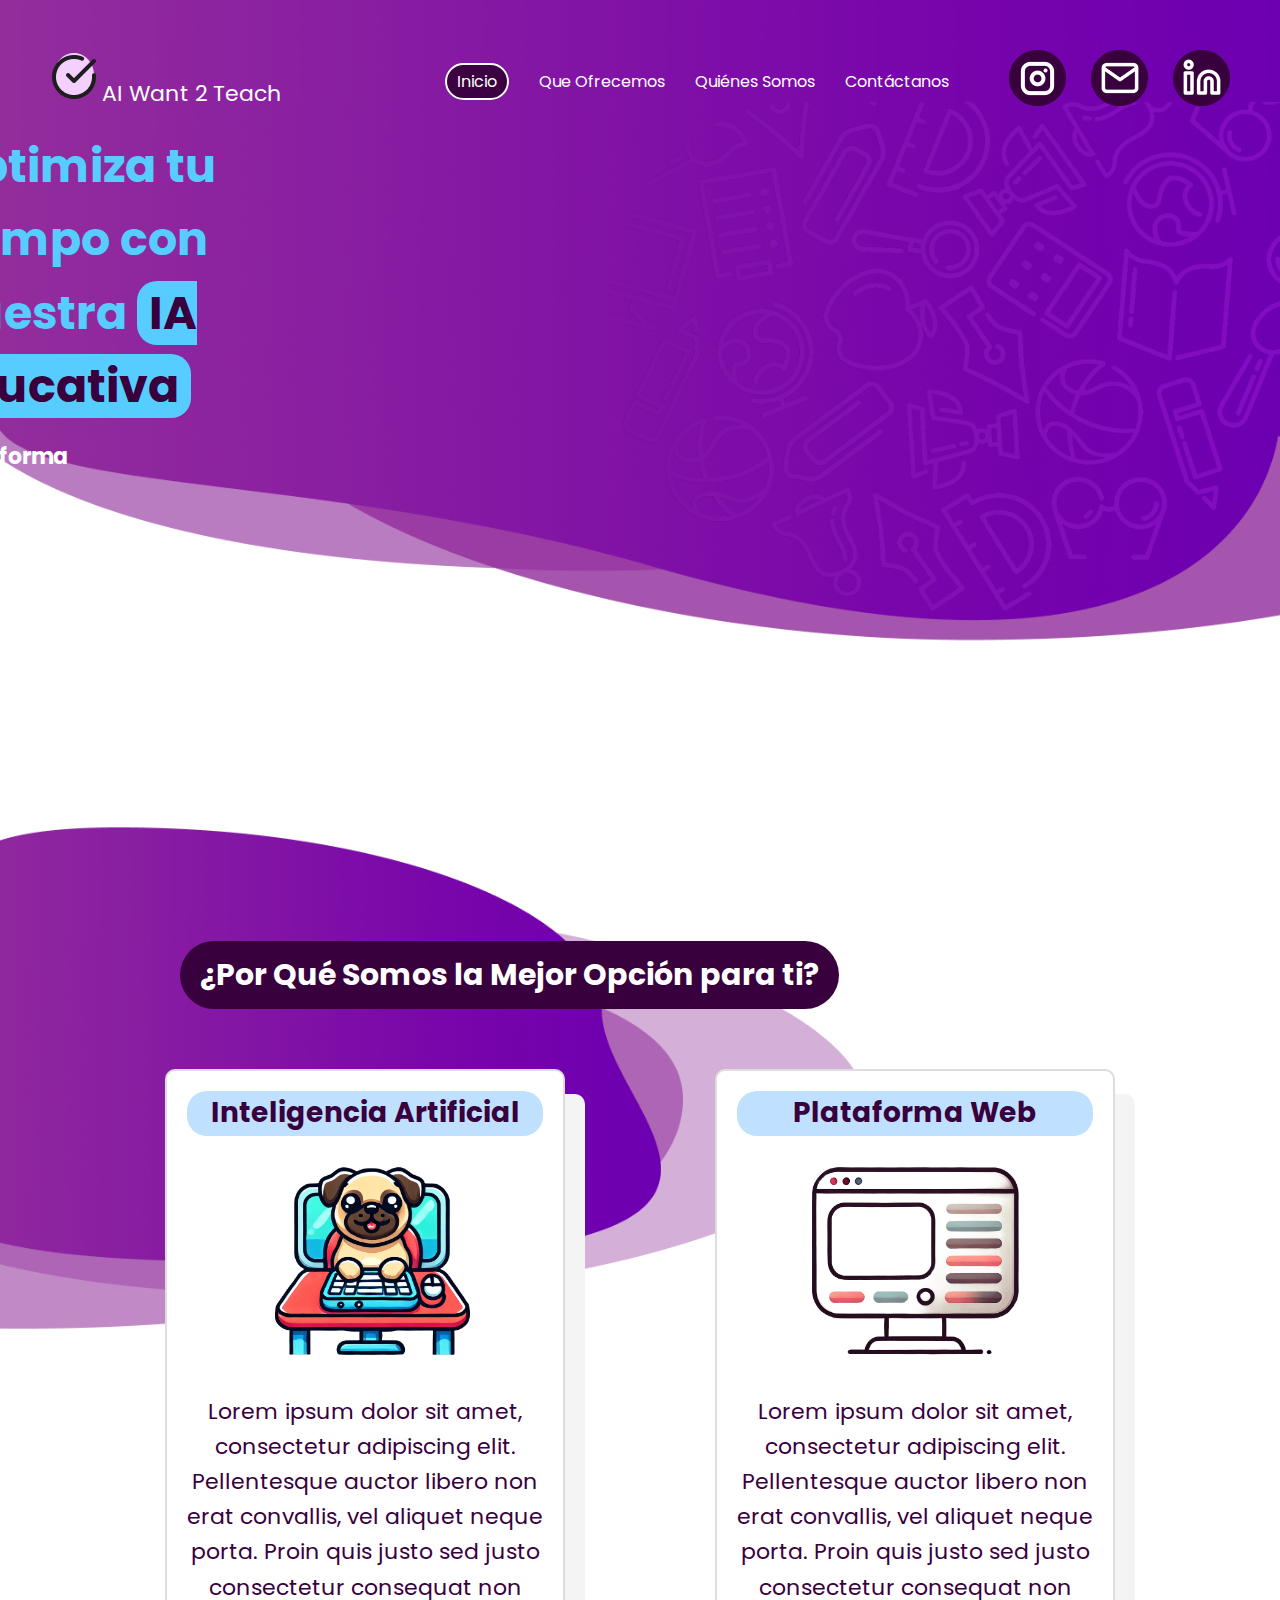
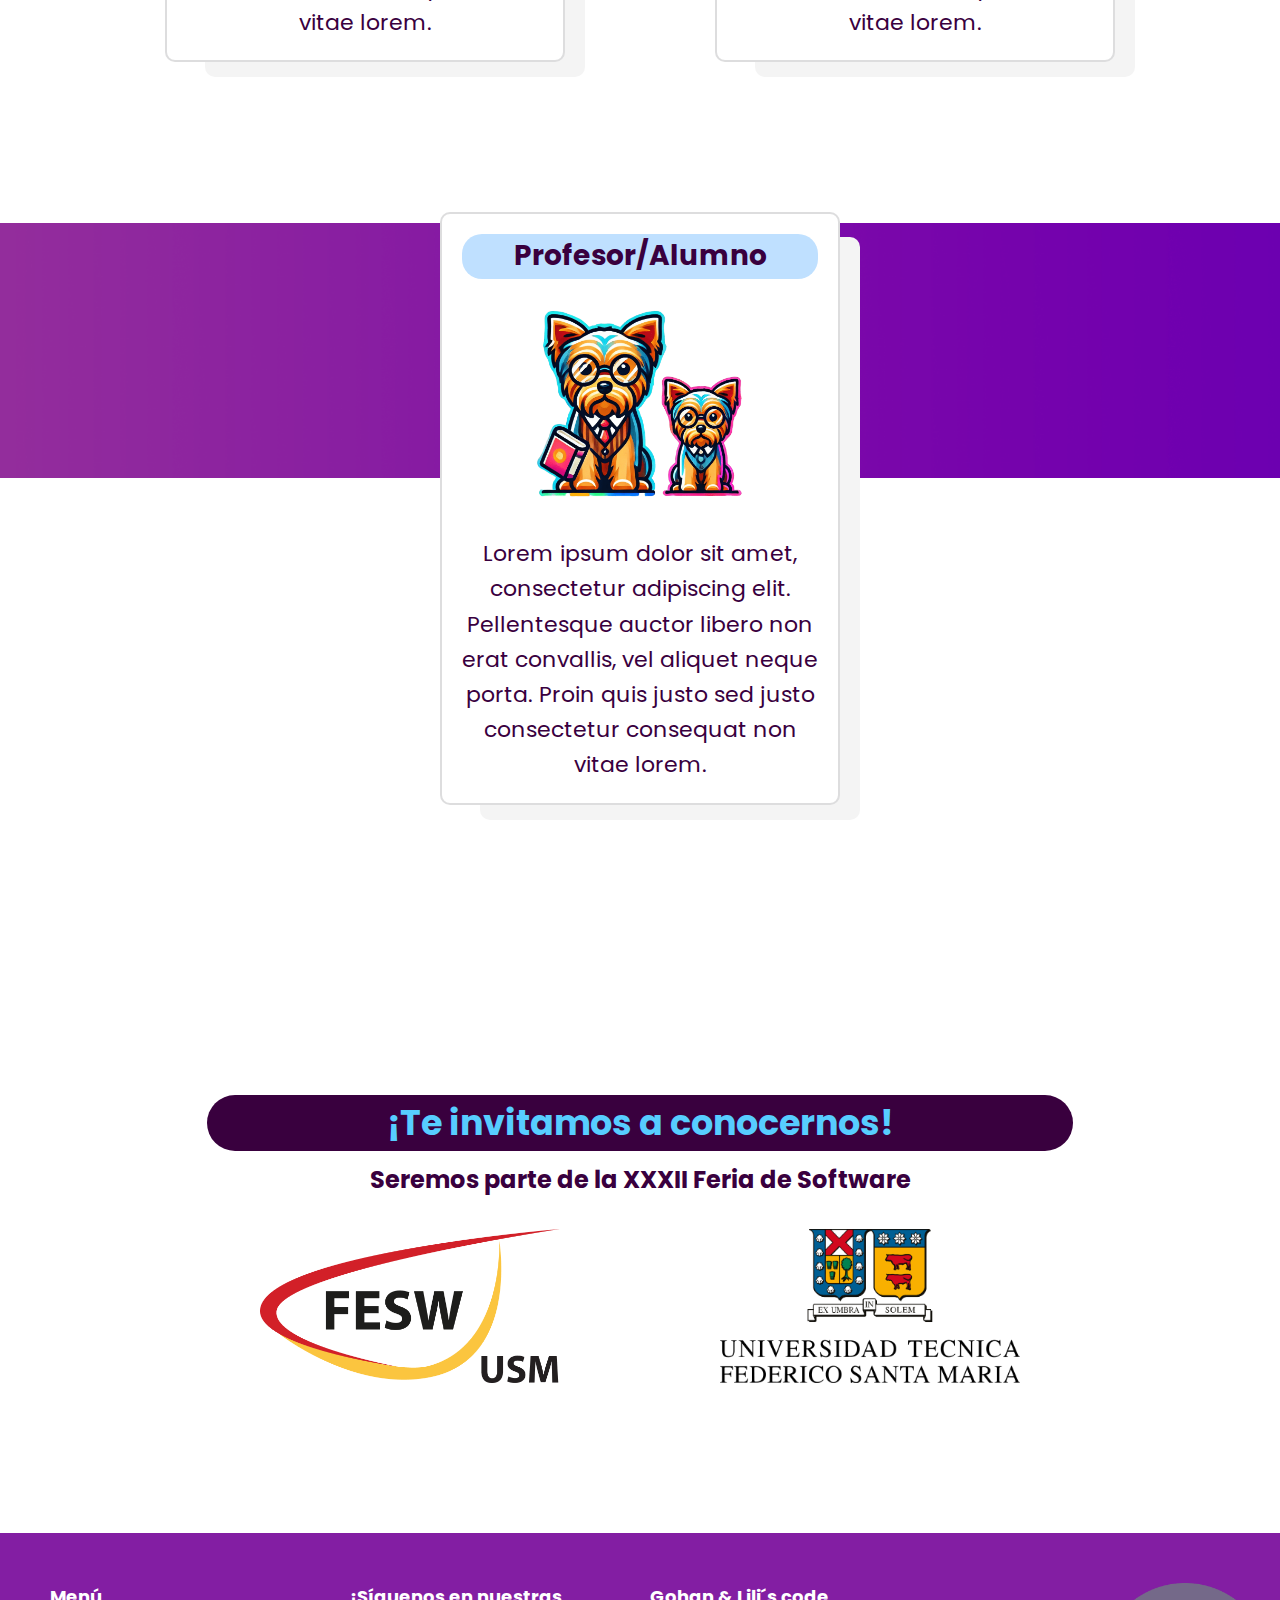
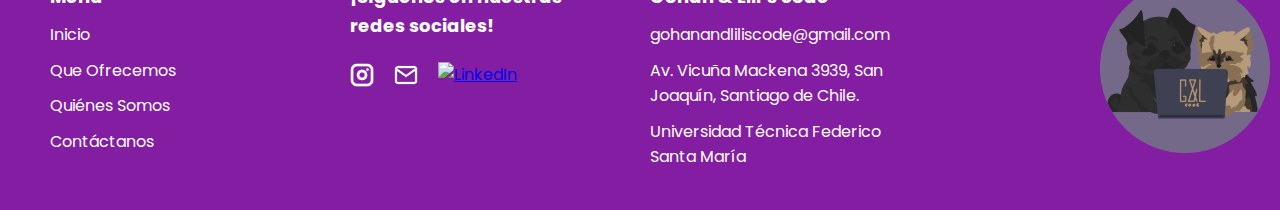
==== index.html @ 6ef2cf25 "pagina casi lista" ====
<!DOCTYPE html>
<html lang="es">
<head>
    <meta charset="UTF-8">
    <meta name="viewport" content="width=device-width, initial-scale=1.0">
    <title>Inicio</title>
    <link rel="stylesheet" href="styles/index.css">
    <link href="https://fonts.googleapis.com/css2?family=Poppins:wght@400;700&display=swap" rel="stylesheet">
</head>
<body>
    <nav class="nav-dk">
        <div class="logo">
            <a href="/index.html"><img src="img/check.png" alt="Logo"></a>
            <a href="/index.html">AI Want 2 Teach</a>
        </div>
        <div class="menu-social-container">
            <ul class="nav-links">
                <li><a href="/index.html" class="selected">Inicio</a></li>
                <li><a href="/ofrecemos.html">Que Ofrecemos</a></li>
                <li><a href="/quienes.html">Quiénes Somos</a></li>
                <li><a href="/contacto.html">Contáctanos</a></li>
            </ul>
            <div class="social-icons">
                <a href="https://www.instagram.com/aiwant2teach/" target="_blank"><img src="img/ig.png" alt="Instagram"></a>
                <a href="mailto:gohanandliliscode@gmail.com"><img src="img/correo.png" alt="Correo"></a>
                <a href="https://www.linkedin.com/in/ai-want-2-teach-465ab7328/" target="_blank"><img src="img/LinkedIn.png" alt="LinkedIn"></a>
            </div>
        </div>
    </nav>
    
    <nav class="nav-mb">
        <div class="navbar-header">
            <a href="/index.html" class="logo">AI Want 2 Teach</a>
            <label for="toggle">&#9776;</label>
        </div>
        <input type="checkbox" id="toggle">
        <div class="menu-items">
            <ul class="nav-links">
                <li><a href="/index.html">Inicio</a></li>
                <li><a href="/ofrecemos.html">Qué Ofrecemos</a></li>
                <li><a href="/quienes.html">Quiénes Somos</a></li>
                <li><a href="/contacto.html">Contáctanos</a></li>
            </ul>
            <div class="social-icons">
                <a href="https://www.instagram.com/aiwant2teach/" target="_blank"><img src="img/ig.png" alt="Instagram"></a>
                <a href="mailto:gohanandliliscode@gmail.com"><img src="img/correo.png" alt="Correo"></a>
                <a href="https://www.linkedin.com/in/ai-want-2-teach-465ab7328/" target="_blank"><img src="img/LinkedIn.png" alt="LinkedIn"></a>
            </div>
        </div>
    </nav>

    <body>

    <main>
        <div class="main-content">
            <div class="text-content">
                <h1>Optimiza tu tiempo con nuestra <span class="ia-highlight">IA Educativa</span></h1>
                <h2>Plataforma para profesores y alumnos de la educación superior ...</h2>
            </div>
            <div class="video-content">
                <iframe src="https://www.youtube.com/embed/TU0UN1n8-JM" frameborder="0" allow="accelerometer; autoplay; encrypted-media; gyroscope; picture-in-picture" allowfullscreen></iframe>
            </div>
        </div>
    </main>

    <section class="highlight-section">
        <h1 class="highlight-title">¿Por Qué Somos la Mejor Opción para ti?</h1>
        <div class="highlight-cards">
            <div class="card-container">
                <div class="card">
                    <h2 class="card-title">Inteligencia Artificial</h2>
                        <img src="img/logo1.png" alt="Logo 1" class="card-logo">
                    <p class="card-text">Lorem ipsum dolor sit amet, consectetur adipiscing elit. Pellentesque auctor libero non erat convallis, vel aliquet neque porta. Proin quis justo sed justo consectetur consequat non vitae lorem.</p>
                </div>
            </div>
            <div class="card-container">
                <div class="card">
                    <h2 class="card-title">Plataforma Web</h2>
                        <img src="img/logo2.png" alt="Logo 1" class="card-logo">
                    <p class="card-text">Lorem ipsum dolor sit amet, consectetur adipiscing elit. Pellentesque auctor libero non erat convallis, vel aliquet neque porta. Proin quis justo sed justo consectetur consequat non vitae lorem.</p>
                </div>
            </div>
            <div class="card-container">
                <div class="card">
                    <h2 class="card-title">Profesor/Alumno</h2>
                        <img src="img/logo3.png" alt="Logo 1" class="card-logo">
                    <p class="card-text">Lorem ipsum dolor sit amet, consectetur adipiscing elit. Pellentesque auctor libero non erat convallis, vel aliquet neque porta. Proin quis justo sed justo consectetur consequat non vitae lorem.</p>
                </div>
            </div>
            
        </div>
    </section>    
    
    <div class="new-section">
        <h2 class="new-section-title">¡Te invitamos a conocernos!</h2>
        <h3 class="new-section-subtitle">Seremos parte de la XXXII Feria de Software</h3>
        <div class="logo-container">
          <img src="img/fesw.png" alt="Logo 1" class="large-logo">
          <img src="img/usm.png" alt="Logo 2" class="large-logo">
        </div>
    </div>
      

    <!-- Footer -->
    <footer>
        <div class="footer-container">
            <div class="footer-column">
                <h3>Menú</h3>
                <ul>
                    <li><a href="/index.html">Inicio</a></li>
                    <li><a href="/ofrecemos.html">Que Ofrecemos</a></li>
                    <li><a href="/quienes.html">Quiénes Somos</a></li>
                    <li><a href="/contacto.html">Contáctanos</a></li>
                </ul>
            </div>
            <div class="footer-column redes-wrapper">
                <h3>¡Síguenos en nuestras<br>redes sociales!</h3>
                <div class="redes">
                    <a href="https://www.instagram.com/aiwant2teach/" target="_blank"><img src="img/ig2.png" alt="Instagram"></a>
                    <a href="mailto:gohanandliliscode@gmail.com"><img src="img/correo2.png" alt="Correo"></a>
                    <a href="https://www.linkedin.com/in/ai-want-2-teach-465ab7328/" target="_blank"><img src="img/LinkedIn2.png" alt="LinkedIn"></a>
                </div>
            </div>            
            <div class="footer-column">
                <h3>Gohan & Lili´s code</h3>
                <ul>
                    <li>gohanandliliscode@gmail.com</li>
                    <li>Av. Vicuña Mackena 3939, San Joaquín, Santiago de Chile.</li>
                    <li>Universidad Técnica Federico Santa María</li>
                </ul>
            </div>
            <div class="footer-column">
                <img src="img/empresa.png" alt="Logo" class="footer-logo">
            </div>
        </div>
    </footer>
    
</body>
</html>
---- styles/index.css ----
* {
    margin: 0;
    padding: 0;
    box-sizing: border-box;
}

html, body {
    height: 100%;
    font-family: 'Poppins', sans-serif;
    line-height: 1.6;
    background-image: url('../img/fondo.png');
    background-size: cover;
    background-position: top;
    background-repeat: no-repeat;
    color: white;
    display: flex;
    flex-direction: column; /* Organiza el contenido en una columna */
}

nav {
    color: white;
    padding: 50px;
    display: flex;
    align-items: center;
    justify-content: space-between;
}

nav ul.nav-links li a.selected {
    background-color: rgb(59, 1, 64); /* Color morado oscuro para el fondo */
    color: white; /* Color blanco para el texto */
    border-radius: 100px; /* Bordes redondeados */
    padding: 5px 10px; /* Espaciado alrededor del texto */
    border: 2px solid white; /* Borde blanco alrededor del enlace seleccionado */
    text-decoration: none; /* Elimina el subrayado */
}

nav ul.nav-links li a.selected:hover {
    background-color: rgb(59, 1, 64); /* Mantiene el color de fondo en hover */
    color: white; /* Mantiene el color del texto en hover */
}


nav .logo a {
    color: white;
    text-decoration: none;
    font-size: 22px;
}

nav ul {
    list-style: none;
    display: flex;
    justify-content: flex-end;
    gap: 20px;
}

nav ul li {
    display: inline;
}

nav ul li a {
    color: white;
    text-decoration: none;
    font-size: 16px;
}

nav ul li a:hover {
    text-decoration: underline;
}

/* Estilos de los iconos sociales */
.social-icons {
    display: flex;
    gap: 15px;
}

nav .logo a {
    color: white;
    text-decoration: none;
    font-size: 22px;
}

.menu-social-container {
    display: flex;
    align-items: center;
}

nav ul.nav-links {
    list-style: none;
    display: flex;
    gap: 30px;
    margin-right: 50px;
}

nav ul.nav-links li {
    display: inline;
}

nav ul.nav-links li a {
    color: white;
    text-decoration: none;
    font-size: 16px;
}

nav ul.nav-links li a:hover {
    text-decoration: underline;
}

.social-icons a img {
    margin-left: 10px;
}

/* Asegura que el main expanda el espacio disponible */
main {
    padding: 20px;
    flex: 1; /* Permite que el main crezca y ocupe el espacio disponible */
}

/* Estilos del footer */
footer {
    background-color: rgb(131, 30, 163);
    color: white;
    padding: 20px 0;
    margin-top: auto; /* Asegura que el footer se mantenga en la parte inferior */
}

.footer-container {
    display: flex;
    justify-content: space-between; /* Asegura que haya espacio entre las columnas */
    align-items: flex-start;
    flex-wrap: wrap;
    padding: 0 40px; /* Añade margen horizontal para las columnas */
    padding-top: 20px;
}

.footer-column {
    flex: 1;
    min-width: 150px;
    margin: 10px;
}

.footer-column h3 {
    margin-bottom: 10px;
    font-size: 18px;
}

.footer-column ul {
    list-style: none;
    padding: 0;
}

.footer-column ul li {
    margin-bottom: 10px;
}

.footer-column ul li a {
    color: white;
    text-decoration: none;
}

.footer-column ul li a:hover {
    text-decoration: underline;
}

.footer-logo {
    width: 170px;
    height: auto;
    margin-left: 150px;
}

.redes {
    display: flex; /* Organiza los iconos en una fila */
    gap: 20px; /* Ajusta el espacio entre los iconos */
}

.redes a {
    display: block;
}

.redes img {
    vertical-align: middle; /* Alinea verticalmente los íconos */
    width: 24px; /* Tamaño ajustable de los íconos */
    height: 24px;
}

.footer-column.redes-wrapper {
    display: flex;
    flex-direction: column;
    margin: 10px;
    min-width: 150px; /* Asegura que tenga un ancho mínimo adecuado */
}

.footer-column.redes-wrapper h3 {
    margin-bottom: 10px;
}

.footer-column.redes-wrapper .redes {
    margin-top: 10px; /* Espacio entre el texto y los íconos */
}

/* KFDHSJKSDH LJFKSHDJ FHSAL JDKFHSAJKD HFSLKJ HFSJKDLHF KLA */
main {
    padding: 40px; /* Aumenta el espacio alrededor del contenido del main */
    display: flex;
    justify-content: center; /* Centra el contenido horizontalmente */
    align-items: flex-start; /* Alinea el contenido al inicio verticalmente */
    margin-bottom: 50px;
}

.main-content {
    display: grid;
    grid-template-columns: 1fr 1fr; /* Dos columnas iguales */
    gap: 40px; /* Aumenta el espacio entre las columnas */
    width: 100%; /* Ajusta el ancho al contenedor */
    max-width: 1400px; /* Ajusta el ancho máximo según tus necesidades */
}

.text-content {
    display: flex;
    flex-direction: column;
    justify-content: center; /* Centra verticalmente el texto dentro de la columna */
    margin-right: 100px;
    margin-left: -100px;
    margin-top: -100px;
}

.text-content h1 {
    font-size: 46px; /* Aumenta el tamaño del texto del título */
    margin-bottom: 15px; /* Aumenta el margen inferior del título */
    color: rgb(87, 205, 255); /* Celeste oscuro */
}

.text-content h1 span.ia-highlight {
    background-color: rgb(87, 205, 255); /* Color de fondo celeste claro */
    color: rgb(57, 0, 62); /* Azul oscuro para el texto */
    border-radius: 20px; /* Bordes redondeados */
    padding: 0 12px; /* Aumenta el espaciado interno para el fondo */
}

.text-content h2 {
    font-size: 22px; /* Tamaño del texto del subtítulo */
    color: #ffffff; /* Color del subtítulo */
    text-align: justify; /* Justifica el texto */
    margin-right: 240px;
}

.video-content iframe {
    width: 800px; /* Asegura que el video se ajuste al ancho de la columna */
    height: 500px; /* Aumenta la altura del video */
    border: none;
}

/* Estilos para la sección destacada */
.highlight-section {
    padding: 40px;
    color: white;
    text-align: center;
}

.highlight-title {
    font-size: 36px; /* Tamaño del título destacado */
    color: white;
    background-color: rgb(131, 30, 163); /* Morado claro */
    border-radius: 20px; /* Bordes redondeados */
    padding: 10px 20px; /* Espaciado interno */
    display: inline-block;
    margin-bottom: 40px; /* Espacio debajo del título */
}

/* Estilos para las tarjetas */
/* Estilos para la sección destacada */
.highlight-section {
    padding: 40px 20px; /* Reduce el padding lateral */
    color: white;
    margin-top: 100px;
    max-width: 100%; /* Asegura que la sección ocupe todo el ancho disponible */
    text-align: left; /* Asegura que el contenido dentro esté alineado a la izquierda */
}

/* Alinea el título principal con el comienzo de la primera tarjeta */
/* Alinea el título principal a la izquierda */
.highlight-title {
    font-size: 30px; /* Tamaño del título destacado */
    color: white;
    background-color: rgb(57, 0, 62); /* Morado claro */
    border-radius: 60px; /* Bordes redondeados */
    padding: 10px 20px; /* Espaciado interno */
    margin-bottom: 60px;
    text-align: left; /* Alinea el texto dentro del título a la izquierda */
    margin-left: 160px; /* Asegura que el margen izquierdo sea 0 */
}


/* Estilos para las tarjetas */
.highlight-cards {
    display: flex;
    justify-content: center; /* Alinea las tarjetas al centro */
    gap: 150px; /* Espacio entre las tarjetas */
    flex-wrap: wrap; /* Permite que las tarjetas salten a otra línea si es necesario */
    width: 100%; /* Asegura que el contenedor ocupe todo el ancho disponible */
    margin: 0 auto; /* Centra el contenedor de las tarjetas */
}

/* Contenedor para la tarjeta y el rectángulo gris */
.card-container {
    position: relative; /* Crea un contexto de apilamiento */
    display: inline-block; /* Asegura que el contenedor ajuste su tamaño al contenido */
}

/* Rectángulo gris detrás de las tarjetas */
.card-container::before {
    content: "";
    position: absolute;
    top: 25px; /* Ajusta la posición del rectángulo gris desde el borde superior del contenedor */
    left: 40px; /* Ajusta la posición del rectángulo gris desde el borde izquierdo del contenedor */
    width: calc(90% + 20px); /* Ancho del rectángulo gris, ligeramente más ancho que el contenedor */
    height: calc(95% + 20px); /* Alto del rectángulo gris, ligeramente más alto que el contenedor */
    background-color: rgb(244, 244, 244); /* Color gris para el rectángulo */
    border-radius: 10px; /* Bordes redondeados iguales a los de la tarjeta */
    z-index: 1; /* Coloca el rectángulo detrás de la tarjeta */
}

/* Estilos para las tarjetas */
.card {
    background-color: white; /* Fondo blanco para las tarjetas */
    color: rgb(57, 0, 62); /* Color del texto */
    border-radius: 10px; /* Bordes redondeados */
    padding: 20px;
    width: 400px; /* Asegura que la tarjeta ocupe el ancho completo de la columna */
    text-align: center; /* Alinea el texto al centro */
    position: relative; /* Permite posicionar la tarjeta sobre el rectángulo gris */
    z-index: 2; /* Asegura que la tarjeta esté por encima del rectángulo gris */
    border: 2px solid rgba(188, 187, 189, 0.5); /* Borde gris con opacidad (0.5 en este caso) */
}


/* Estilos para el título y el logo dentro de la tarjeta */
.card-title {
    font-size: 28px; /* Tamaño del título dentro de la tarjeta */
    color: rgb(57, 0, 62); /* Celeste oscuro */
    margin-bottom: 30px; /* Espacio debajo del título */
    background-color: rgb(191, 224, 255); /* Morado claro */
    border-radius: 20px; /* Bordes redondeados */
}

.card-logo {
    height: 190px;
    width: auto;
    margin-bottom: 30px; /* Espacio debajo del logo */
}

.card-text {
    font-size: 22px; /* Tamaño del texto dentro de la tarjeta */
    color: rgb(57, 0, 62);
}

.new-section {
    text-align: center;
    padding: 50px 0;
    margin-top: 200px;
    margin-bottom: 100px;
  }
  
  .new-section-title {
    font-size: 35px;
    background-color: rgb(57, 0, 62); /* Morado claro */
    color: rgb(87, 205, 255); /* Celeste */
    margin-bottom: 10px;
    border-radius: 80px; /* Bordes redondeados */
    display: inline-block; /* Para que el fondo solo abarque el texto */
    padding-left: 180px;
    padding-right: 180px;
  }
  
  
  .new-section-subtitle {
    font-size: 24px;
    color: rgb(57, 0, 62); /* Mismo celeste */
    margin-bottom: 30px;
  }
  
  .logo-container {
    display: flex;
    justify-content: center;
    gap: 160px;
  }
  
  .large-logo {
    width: 300px; /* Ajusta el tamaño si es necesario */
    height: auto;
  }
  
  .nav-mb{
    display: none;
    }

  @media (max-width: 768px) {

    main{
        padding:20px
    }

    .main-content {
        display: flex;
        flex-direction: column;
    }

    .text-content {
        margin-left: 0px;
        margin-right: 0px;
        margin-top: 10px;
    }

    .text-content h1 {
        font-size: 32px;
    }

    .text-content h1 span.ia-highlight {
        background-color: transparent; /* Color de fondo celeste claro */
        border-radius: 0px; /* Bordes redondeados */
        padding: 0 12px;
    }

    .text-content h2 {
        margin-right: 20px;
        color: black;
    }

    .video-content iframe {
        width: 100%;
        height: 250px; 
        border: none;
    }

    .highlight-section {
        padding: 10px 10px 20px 10px;
        margin-top: 0px;
    }

    .highlight-title {  
        font-size: 25px;
        border-radius: 60px;
        padding: 10px 25px;
        margin-bottom: 20px;
        margin-left: 0px;
    }

    .highlight-cards {
        gap: 25px;
    }

    .card {
        padding: 20px;
        border: none;
    }

    .card-title {
        font-size: 22px;
    }

    .new-section {
        padding: 25px 0;
        margin-top: 0;
        margin-bottom: 25px;
    }

    .new-section-title{
        font-size: 25px;
        margin-bottom: 10px;
        padding-left: 20px;
        padding-right: 20px;
    }

    .logo-container {
        gap: 30px;
    }

    .large-logo {
        width: 150px;
        height: auto;
    }

    .new-section-subtitle {
        font-size: 21px;
        margin-bottom: 30px;
        margin-top: 10px;
    }

    html, body {
        background-image: url('../img/fondo3.png');
        font-family: 'Poppins', sans-serif;
        background-size: cover;
        background-position: top;
        color: white;
        display: flex;
    }

    .nav-dk{
        display: none;
    }

    .navbar-header{
        display: flex;
        flex-direction: row-reverse;
        gap: 20px;
        align-items: center;
    }

    .nav-mb a {
        color: white;
        text-decoration: none;
        font-size: 22px;
    }

    .nav-mb {
        background-color: #572058;
        display: block;
        display: flex;
        flex-direction: column;
        align-items: flex-start;
        padding: 10px;
        color: #fff;
    }
    
    .nav-mb input[type="checkbox"] {
        display: none;
    }
    
    .nav-mb label {
        display: block;
        cursor: pointer;
        padding: 15px;
        width: 40px;
        text-align: center;
        font-size: 24px;
    }

    nav ul.nav-links {
        list-style: none;
        display: flex;
        flex-direction: column;
        gap: 20px;
        margin-right: 20px;
    }

    .menu-items {
        display: none;
        flex-direction: column;
        width: 100%;
    }
    
    .nav-mb input[type="checkbox"]:checked ~ .menu-items {
        display: flex;
    }
    
    .nav-links {
        list-style: none;
        padding: 0;
    }
    
    .nav-links li {
        padding: 10px;
        background-color: #371738;
        width: 100%;
    }
    
    .nav-links li a {
        color: white;
        text-decoration: none;
    }
    
    .nav-links li a:hover {
        color: #cce6ff;
    }
    
    .social-icons {
        display: flex;
        justify-content: space-around;
        padding-top: 10px;
    }

    .footer-logo {
        width: 0;
        height: 0;
    }
    
  }
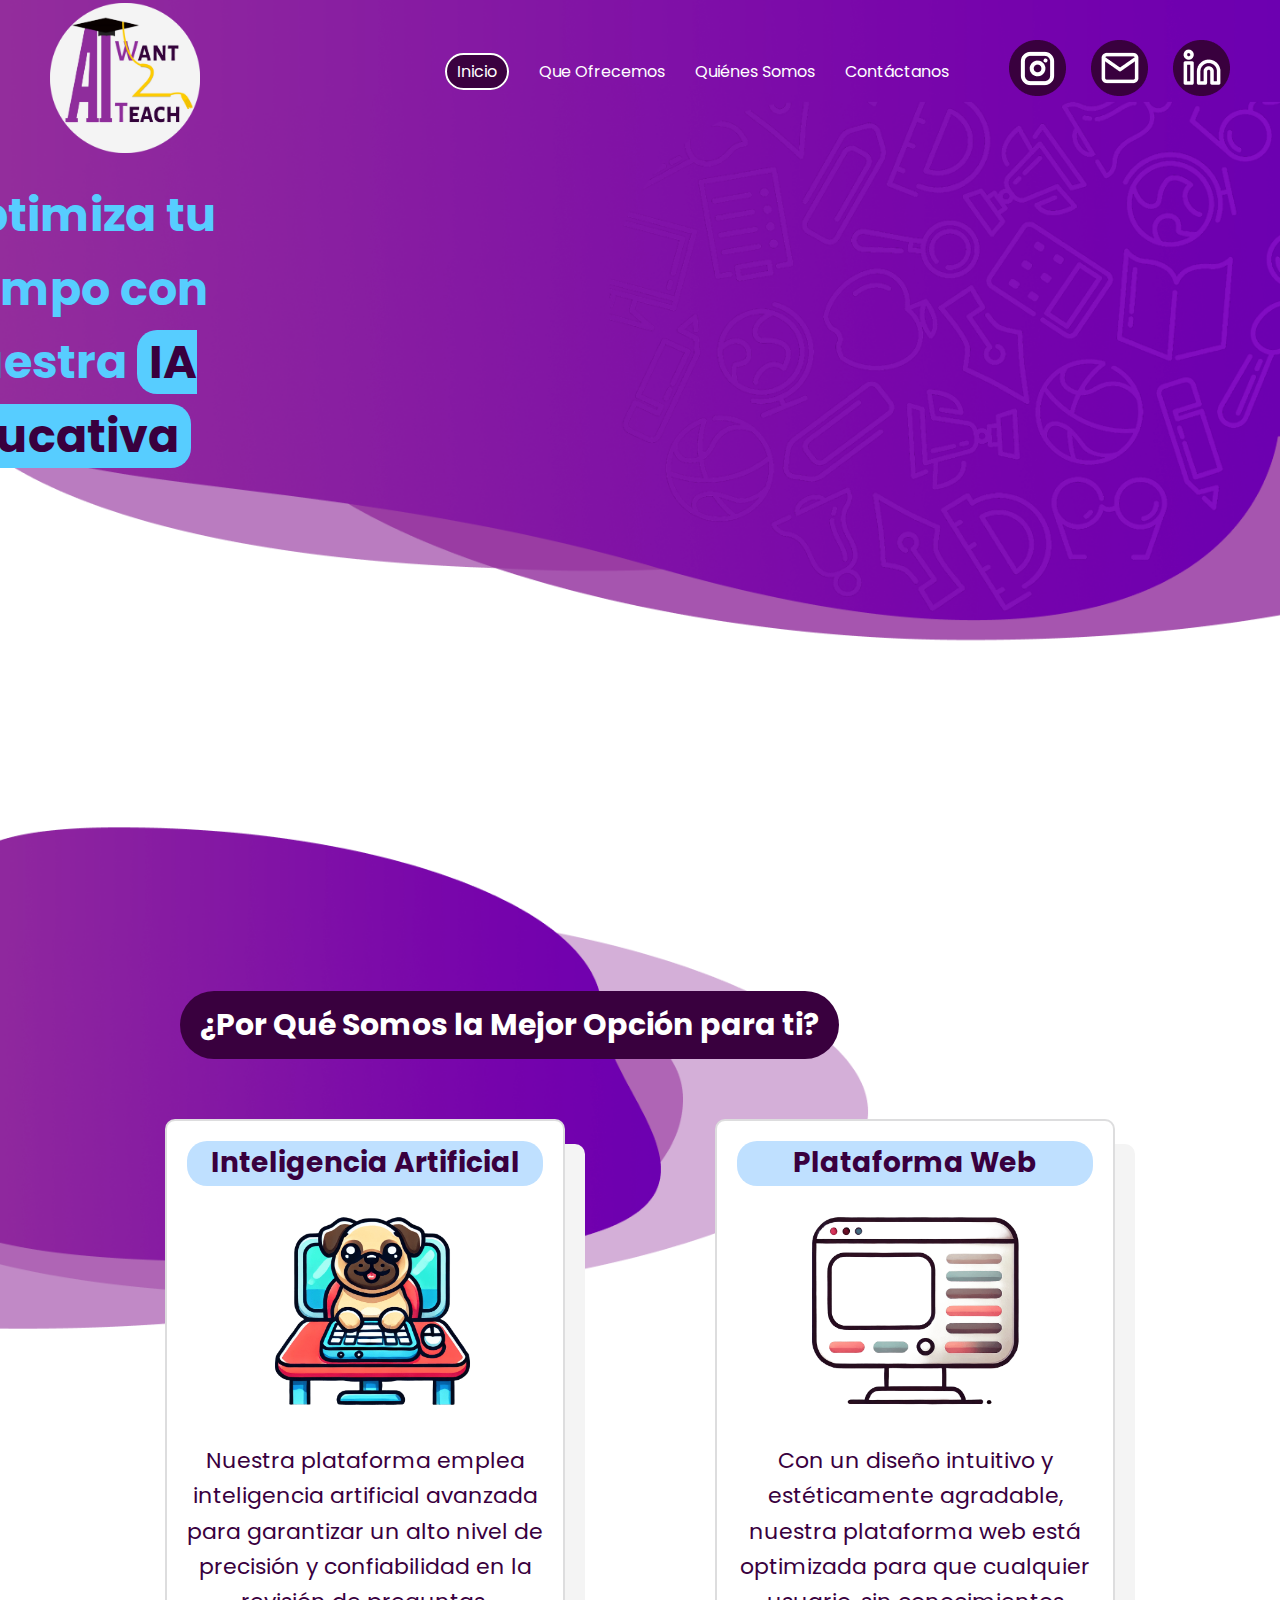
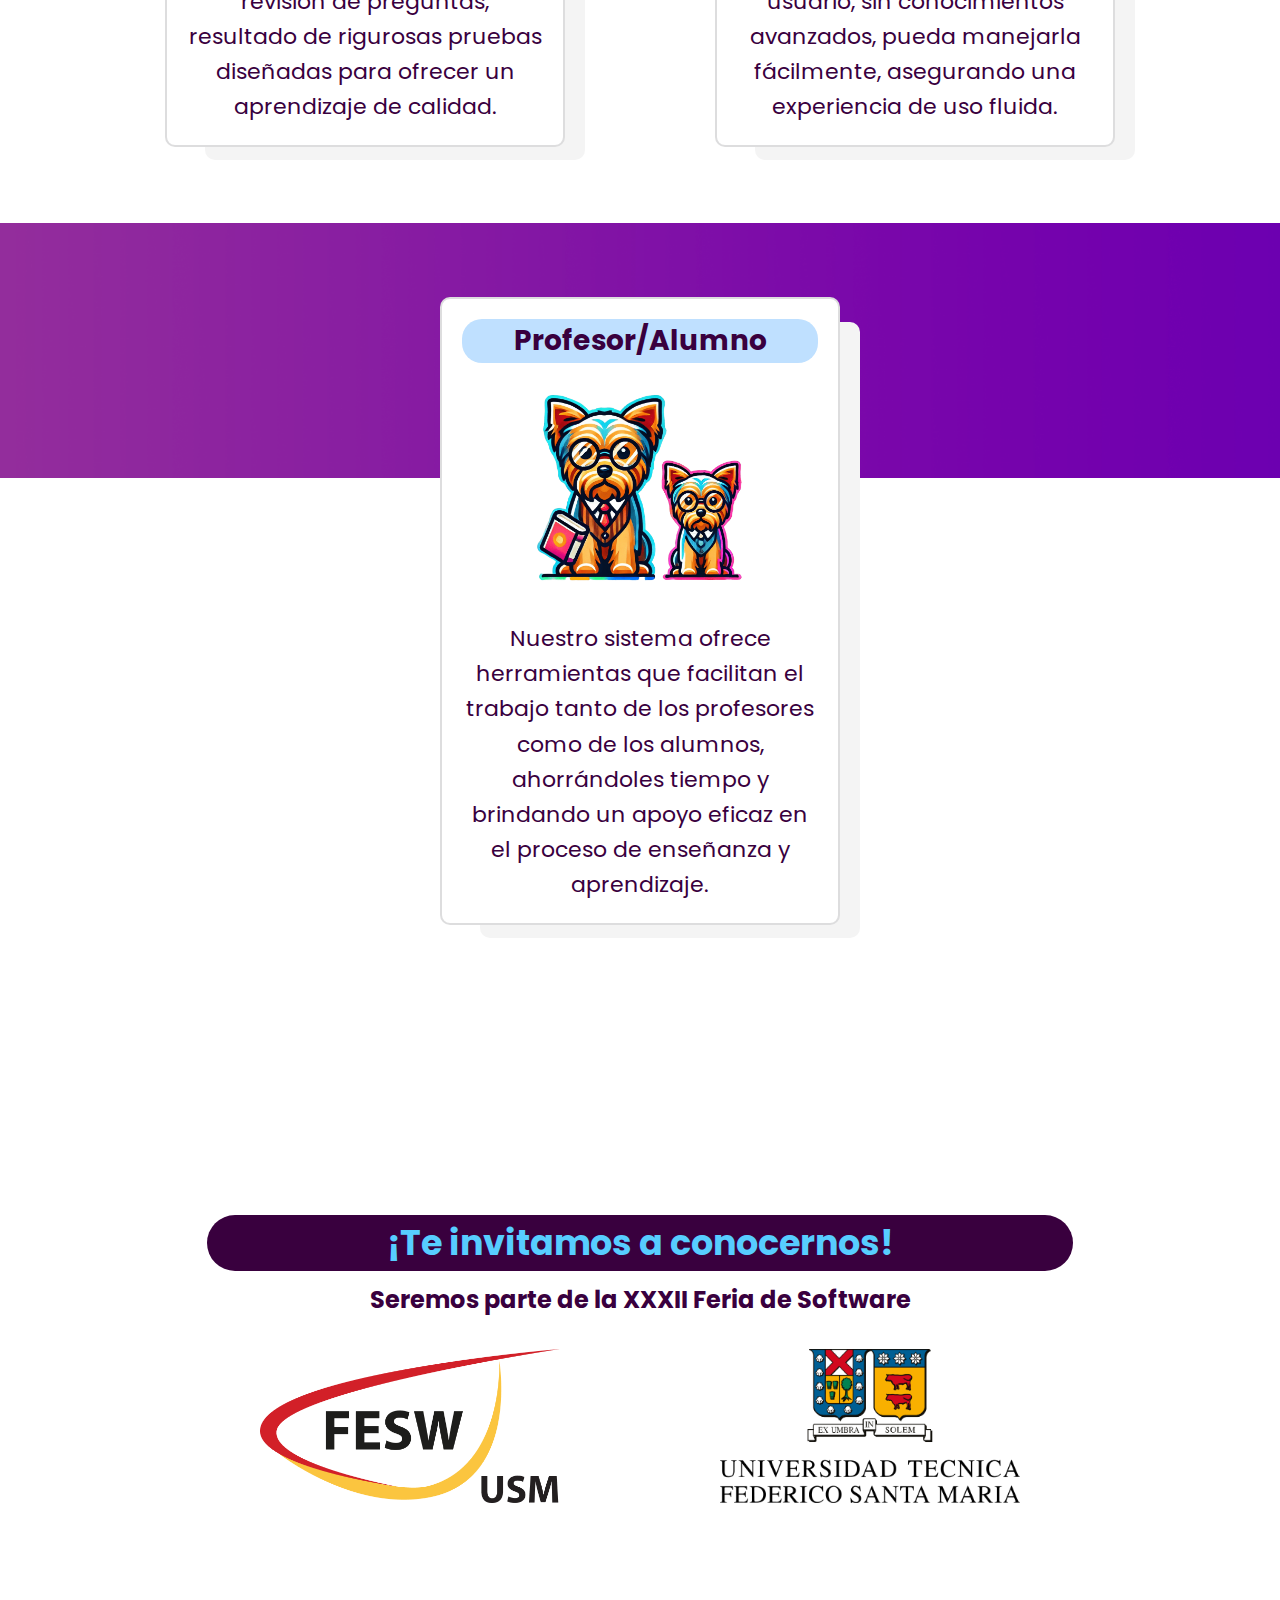
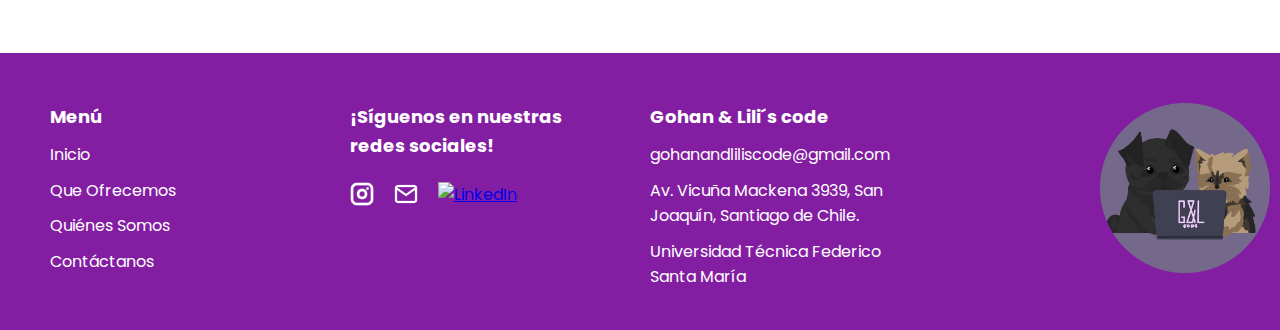
==== commit 28261f11: "PAGINA COMPLETA" ====
--- a/index.html
+++ b/index.html
@@ -10,8 +10,7 @@
 <body>
     <nav class="nav-dk">
         <div class="logo">
-            <a href="/index.html"><img src="img/check.png" alt="Logo"></a>
-            <a href="/index.html">AI Want 2 Teach</a>
+            <a href="/index.html"><img src="img/proyecto.png" alt="Logo"></a>
         </div>
         <div class="menu-social-container">
             <ul class="nav-links">
@@ -70,21 +69,21 @@
                 <div class="card">
                     <h2 class="card-title">Inteligencia Artificial</h2>
                         <img src="img/logo1.png" alt="Logo 1" class="card-logo">
-                    <p class="card-text">Lorem ipsum dolor sit amet, consectetur adipiscing elit. Pellentesque auctor libero non erat convallis, vel aliquet neque porta. Proin quis justo sed justo consectetur consequat non vitae lorem.</p>
+                    <p class="card-text">Nuestra plataforma emplea inteligencia artificial avanzada para garantizar un alto nivel de precisión y confiabilidad en la revisión de preguntas, resultado de rigurosas pruebas diseñadas para ofrecer un aprendizaje de calidad.</p>
                 </div>
             </div>
             <div class="card-container">
                 <div class="card">
                     <h2 class="card-title">Plataforma Web</h2>
                         <img src="img/logo2.png" alt="Logo 1" class="card-logo">
-                    <p class="card-text">Lorem ipsum dolor sit amet, consectetur adipiscing elit. Pellentesque auctor libero non erat convallis, vel aliquet neque porta. Proin quis justo sed justo consectetur consequat non vitae lorem.</p>
+                    <p class="card-text">Con un diseño intuitivo y estéticamente agradable, nuestra plataforma web está optimizada para que cualquier usuario, sin conocimientos avanzados, pueda manejarla fácilmente, asegurando una experiencia de uso fluida.</p>
                 </div>
             </div>
             <div class="card-container">
                 <div class="card">
                     <h2 class="card-title">Profesor/Alumno</h2>
                         <img src="img/logo3.png" alt="Logo 1" class="card-logo">
-                    <p class="card-text">Lorem ipsum dolor sit amet, consectetur adipiscing elit. Pellentesque auctor libero non erat convallis, vel aliquet neque porta. Proin quis justo sed justo consectetur consequat non vitae lorem.</p>
+                    <p class="card-text">Nuestro sistema ofrece herramientas que facilitan el trabajo tanto de los profesores como de los alumnos, ahorrándoles tiempo y brindando un apoyo eficaz en el proceso de enseñanza y aprendizaje.</p>
                 </div>
             </div>
             
--- a/styles/index.css
+++ b/styles/index.css
@@ -80,9 +80,16 @@
     font-size: 22px;
 }
 
+nav .logo a img{
+    width: 150px;
+    margin-right: 60px;
+    margin-top: -47px;
+}
+
 .menu-social-container {
     display: flex;
     align-items: center;
+    margin-top: -70px;
 }
 
 nav ul.nav-links {
@@ -513,7 +520,7 @@
     }
 
     .nav-mb {
-        background-color: #572058;
+        background-color: rgb(131, 30, 163);
         display: block;
         display: flex;
         flex-direction: column;
@@ -562,6 +569,7 @@
         padding: 10px;
         background-color: #371738;
         width: 100%;
+        border-radius: 100px;
     }
     
     .nav-links li a {
